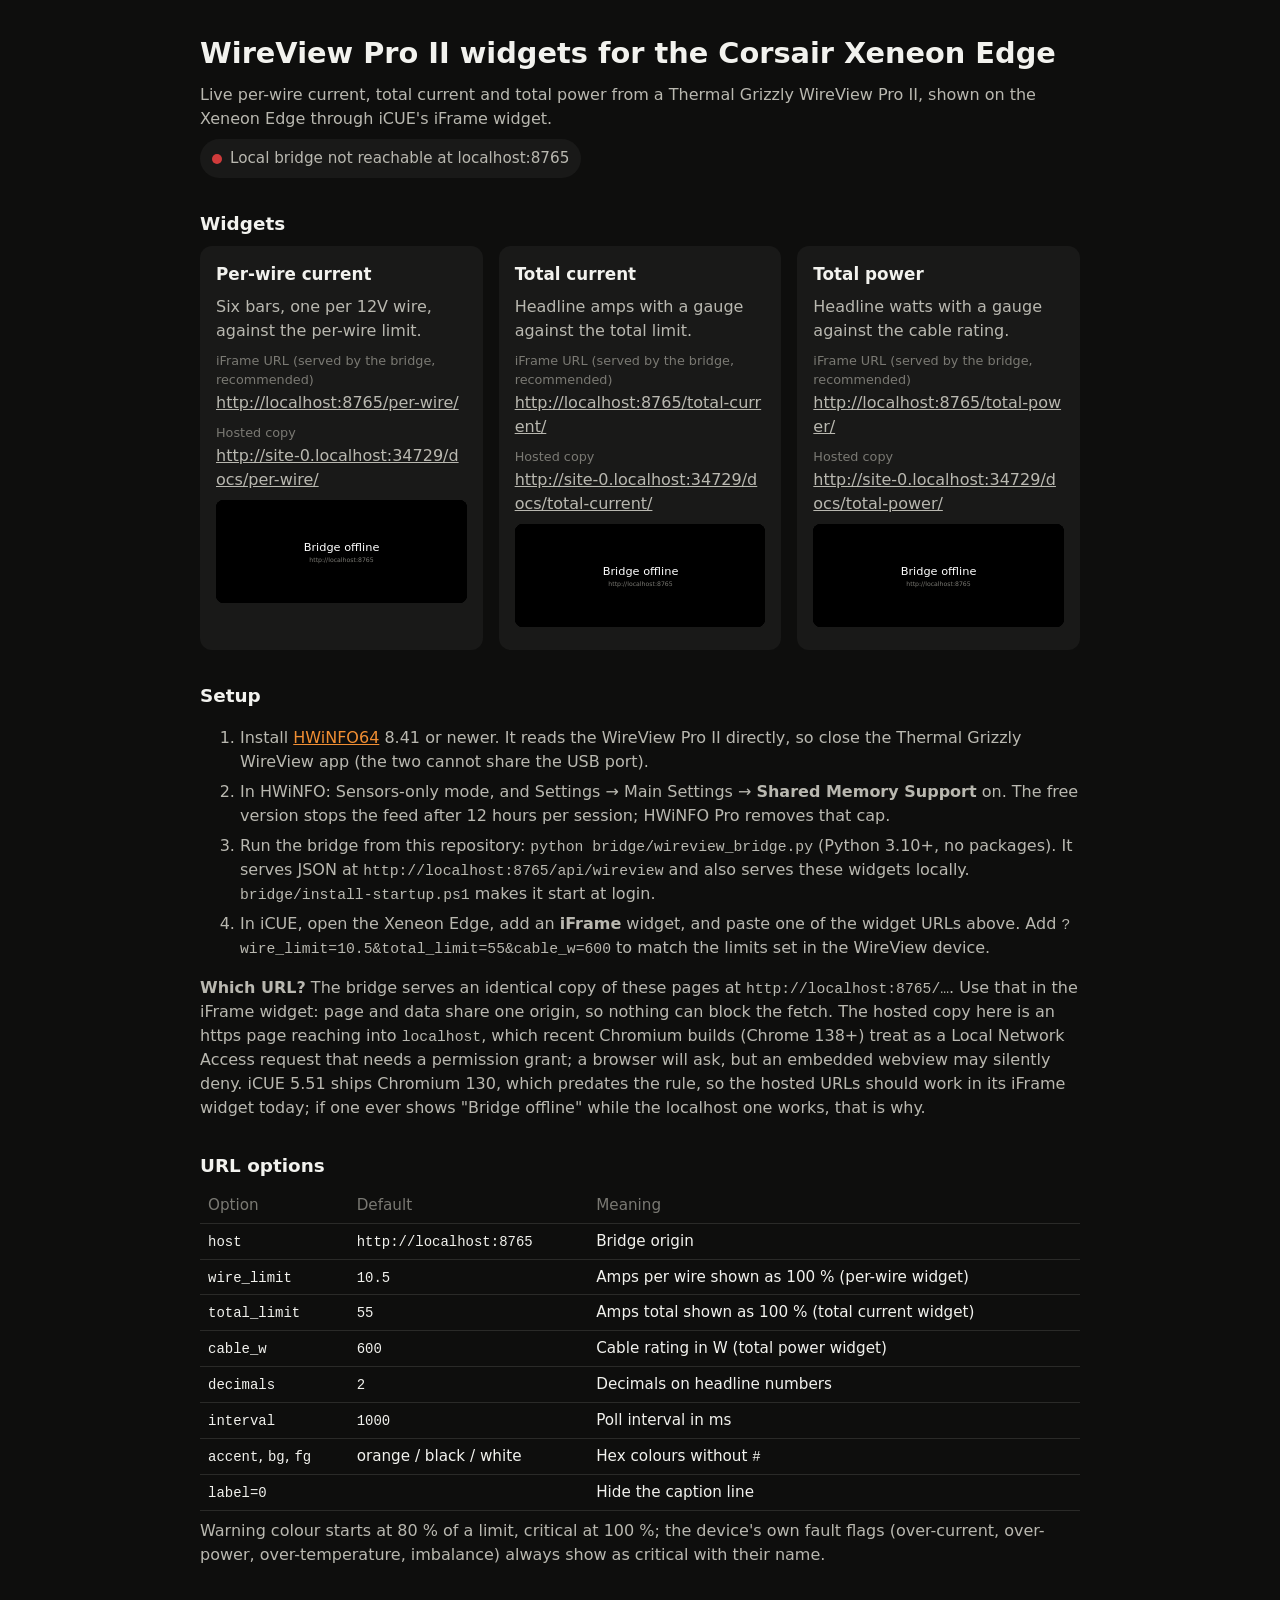
==== docs/index.html @ 9a4184dc "Docs: recommend the bridge-served iFrame URL Chromium 138+ treats an https page fetching localhost a" ====
<!DOCTYPE html>
<html lang="en">
<head>
<meta charset="UTF-8">
<meta name="viewport" content="width=device-width, initial-scale=1.0">
<title>WireView Xeneon Edge Widgets</title>
<style>
  :root { color-scheme: dark; --bg: #0e0e0d; --ink: #f2f2ee; --ink-2: #b9b8b0; --ink-3: #7a7973; --accent: #f08e33; --card: #191918; --good: #0ca30c; --crit: #d03b3b; }
  * { box-sizing: border-box; }
  body { margin: 0; background: var(--bg); color: var(--ink); font-family: "Segoe UI", system-ui, sans-serif; line-height: 1.5; padding: 32px 16px 64px; }
  main { max-width: 880px; margin: 0 auto; }
  h1 { font-size: 1.8rem; margin: 0 0 4px; }
  h2 { font-size: 1.15rem; margin: 32px 0 8px; }
  p { margin: 8px 0; color: var(--ink-2); }
  a { color: var(--accent); }
  code, pre { font-family: Consolas, "Cascadia Mono", monospace; font-size: 0.92em; }
  pre { background: var(--card); padding: 12px; border-radius: 8px; overflow-x: auto; }
  .status { display: inline-flex; align-items: center; gap: 8px; background: var(--card); padding: 8px 12px; border-radius: 999px; font-size: 0.95rem; }
  .status .dot { width: 10px; height: 10px; border-radius: 50%; background: var(--ink-3); }
  .status.ok .dot { background: var(--good); } .status.bad .dot { background: var(--crit); }
  .grid { display: grid; grid-template-columns: repeat(auto-fit, minmax(240px, 1fr)); gap: 16px; }
  .card { background: var(--card); border-radius: 12px; padding: 16px; }
  .card h3 { margin: 0 0 6px; font-size: 1.05rem; }
  .card .url { display: block; word-break: break-all; color: var(--ink-2); margin: 2px 0 8px; }
  .card .lbl { display: block; font-size: 0.8rem; color: var(--ink-3); margin-top: 6px; }
  .card iframe { width: 100%; aspect-ratio: 840 / 344; border: 0; border-radius: 8px; background: #000; }
  ol li { margin: 6px 0; color: var(--ink-2); }
  table { border-collapse: collapse; width: 100%; font-size: 0.95rem; }
  td, th { text-align: left; padding: 6px 8px; border-bottom: 1px solid #2a2a28; vertical-align: top; }
  th { color: var(--ink-3); font-weight: 500; }
</style>
</head>
<body>
<main>
  <h1>WireView Pro II widgets for the Corsair Xeneon Edge</h1>
  <p>Live per-wire current, total current and total power from a Thermal Grizzly WireView Pro II, shown on the Xeneon Edge through iCUE's iFrame widget.</p>
  <p><span class="status" id="bridge"><span class="dot"></span><span id="bridge-text">Checking local bridge…</span></span></p>

  <h2>Widgets</h2>
  <div class="grid" id="cards"></div>

  <h2>Setup</h2>
  <ol>
    <li>Install <a href="https://www.hwinfo.com/download/">HWiNFO64</a> 8.41 or newer. It reads the WireView Pro II directly, so close the Thermal Grizzly WireView app (the two cannot share the USB port).</li>
    <li>In HWiNFO: Sensors-only mode, and Settings → Main Settings → <b>Shared Memory Support</b> on. The free version stops the feed after 12 hours per session; HWiNFO Pro removes that cap.</li>
    <li>Run the bridge from this repository: <code>python bridge/wireview_bridge.py</code> (Python 3.10+, no packages). It serves JSON at <code>http://localhost:8765/api/wireview</code> and also serves these widgets locally. <code>bridge/install-startup.ps1</code> makes it start at login.</li>
    <li>In iCUE, open the Xeneon Edge, add an <b>iFrame</b> widget, and paste one of the widget URLs above. Add <code>?wire_limit=10.5&amp;total_limit=55&amp;cable_w=600</code> to match the limits set in the WireView device.</li>
  </ol>
  <p><b>Which URL?</b> The bridge serves an identical copy of these pages at <code>http://localhost:8765/…</code>. Use that in the iFrame widget: page and data share one origin, so nothing can block the fetch. The hosted copy here is an https page reaching into <code>localhost</code>, which recent Chromium builds (Chrome 138+) treat as a Local Network Access request that needs a permission grant; a browser will ask, but an embedded webview may silently deny. iCUE 5.51 ships Chromium 130, which predates the rule, so the hosted URLs should work in its iFrame widget today; if one ever shows "Bridge offline" while the localhost one works, that is why.</p>

  <h2>URL options</h2>
  <table>
    <tr><th>Option</th><th>Default</th><th>Meaning</th></tr>
    <tr><td><code>host</code></td><td><code>http://localhost:8765</code></td><td>Bridge origin</td></tr>
    <tr><td><code>wire_limit</code></td><td><code>10.5</code></td><td>Amps per wire shown as 100 % (per-wire widget)</td></tr>
    <tr><td><code>total_limit</code></td><td><code>55</code></td><td>Amps total shown as 100 % (total current widget)</td></tr>
    <tr><td><code>cable_w</code></td><td><code>600</code></td><td>Cable rating in W (total power widget)</td></tr>
    <tr><td><code>decimals</code></td><td><code>2</code></td><td>Decimals on headline numbers</td></tr>
    <tr><td><code>interval</code></td><td><code>1000</code></td><td>Poll interval in ms</td></tr>
    <tr><td><code>accent</code>, <code>bg</code>, <code>fg</code></td><td>orange / black / white</td><td>Hex colours without <code>#</code></td></tr>
    <tr><td><code>label=0</code></td><td></td><td>Hide the caption line</td></tr>
  </table>
  <p>Warning colour starts at 80 % of a limit, critical at 100 %; the device's own fault flags (over-current, over-power, over-temperature, imbalance) always show as critical with their name.</p>
</main>
<script>
(function () {
  const base = location.href.replace(/[^/]*$/, '');
  const widgets = [
    ['per-wire', 'Per-wire current', 'Six bars, one per 12V wire, against the per-wire limit.'],
    ['total-current', 'Total current', 'Headline amps with a gauge against the total limit.'],
    ['total-power', 'Total power', 'Headline watts with a gauge against the cable rating.'],
  ];
  const cards = document.getElementById('cards');
  const local = 'http://localhost:8765/';
  widgets.forEach(([slug, title, desc]) => {
    const url = base + slug + '/';
    const card = document.createElement('div');
    card.className = 'card';
    card.innerHTML = '<h3>' + title + '</h3><p>' + desc + '</p>' +
      '<span class="lbl">iFrame URL (served by the bridge, recommended)</span><a class="url" href="' + local + slug + '/">' + local + slug + '/</a>' +
      '<span class="lbl">Hosted copy</span><a class="url" href="' + url + '">' + url + '</a>' +
      '<iframe src="' + slug + '/" title="' + title + ' preview" loading="lazy"></iframe>';
    cards.appendChild(card);
  });
  const st = document.getElementById('bridge'), txt = document.getElementById('bridge-text');
  fetch('http://localhost:8765/api/wireview', { cache: 'no-store' }).then(r => r.json()).then(d => {
    if (d.ok) { st.className = 'status ok'; txt.textContent = 'Bridge online · ' + d.total_current.toFixed(2) + ' A · ' + d.total_power.toFixed(0) + ' W'; }
    else { st.className = 'status bad'; txt.textContent = 'Bridge online but no data: ' + (d.error || 'unknown'); }
  }).catch(() => { st.className = 'status bad'; txt.textContent = 'Local bridge not reachable at localhost:8765'; });
})();
</script>
</body>
</html>
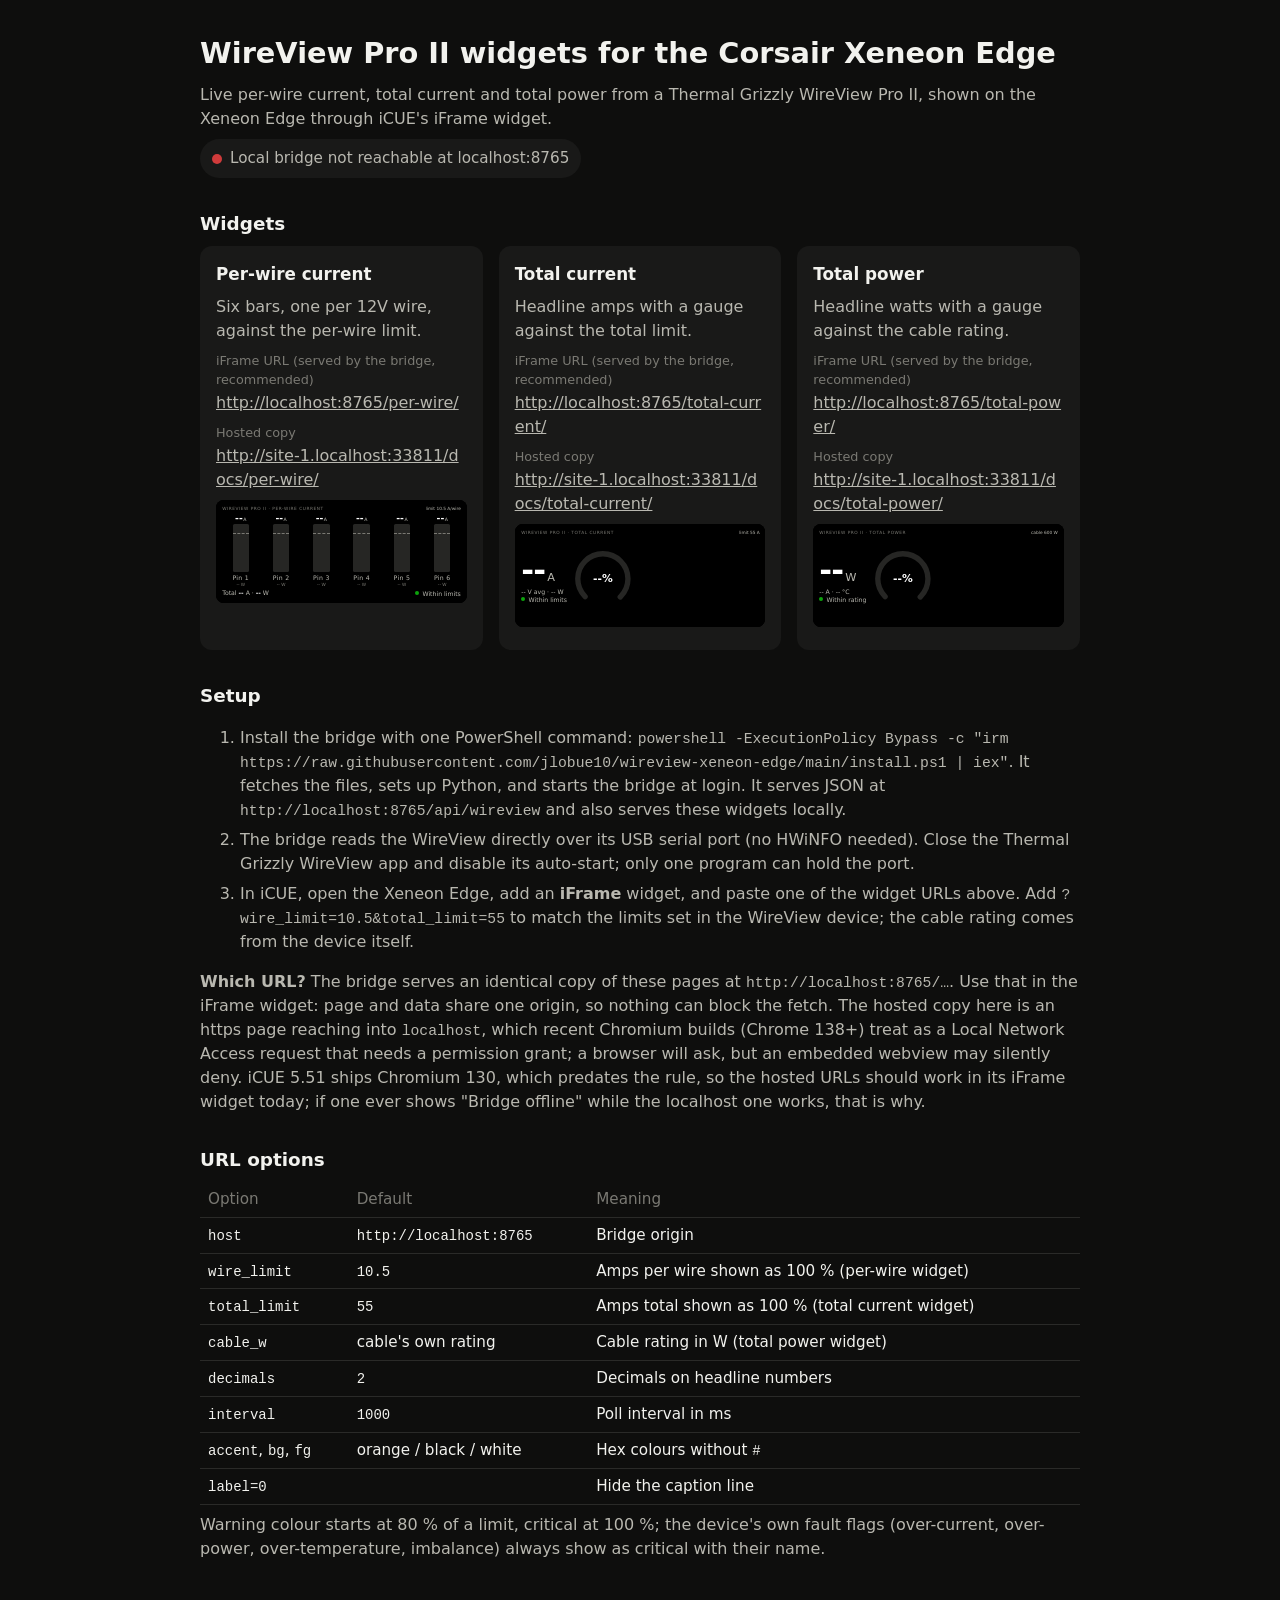
==== commit d163b278: "Read the WireView directly over USB serial; one-command installer Drop the HWiNFO requirement: bridg" ====
--- a/docs/index.html
+++ b/docs/index.html
@@ -41,10 +41,9 @@
 
   <h2>Setup</h2>
   <ol>
-    <li>Install <a href="https://www.hwinfo.com/download/">HWiNFO64</a> 8.41 or newer. It reads the WireView Pro II directly, so close the Thermal Grizzly WireView app (the two cannot share the USB port).</li>
-    <li>In HWiNFO: Sensors-only mode, and Settings → Main Settings → <b>Shared Memory Support</b> on. The free version stops the feed after 12 hours per session; HWiNFO Pro removes that cap.</li>
-    <li>Run the bridge from this repository: <code>python bridge/wireview_bridge.py</code> (Python 3.10+, no packages). It serves JSON at <code>http://localhost:8765/api/wireview</code> and also serves these widgets locally. <code>bridge/install-startup.ps1</code> makes it start at login.</li>
-    <li>In iCUE, open the Xeneon Edge, add an <b>iFrame</b> widget, and paste one of the widget URLs above. Add <code>?wire_limit=10.5&amp;total_limit=55&amp;cable_w=600</code> to match the limits set in the WireView device.</li>
+    <li>Install the bridge with one PowerShell command: <code>powershell -ExecutionPolicy Bypass -c "irm https://raw.githubusercontent.com/jlobue10/wireview-xeneon-edge/main/install.ps1 | iex"</code>. It fetches the files, sets up Python, and starts the bridge at login. It serves JSON at <code>http://localhost:8765/api/wireview</code> and also serves these widgets locally.</li>
+    <li>The bridge reads the WireView directly over its USB serial port (no HWiNFO needed). Close the Thermal Grizzly WireView app and disable its auto-start; only one program can hold the port.</li>
+    <li>In iCUE, open the Xeneon Edge, add an <b>iFrame</b> widget, and paste one of the widget URLs above. Add <code>?wire_limit=10.5&amp;total_limit=55</code> to match the limits set in the WireView device; the cable rating comes from the device itself.</li>
   </ol>
   <p><b>Which URL?</b> The bridge serves an identical copy of these pages at <code>http://localhost:8765/…</code>. Use that in the iFrame widget: page and data share one origin, so nothing can block the fetch. The hosted copy here is an https page reaching into <code>localhost</code>, which recent Chromium builds (Chrome 138+) treat as a Local Network Access request that needs a permission grant; a browser will ask, but an embedded webview may silently deny. iCUE 5.51 ships Chromium 130, which predates the rule, so the hosted URLs should work in its iFrame widget today; if one ever shows "Bridge offline" while the localhost one works, that is why.</p>
 
@@ -54,7 +53,7 @@
     <tr><td><code>host</code></td><td><code>http://localhost:8765</code></td><td>Bridge origin</td></tr>
     <tr><td><code>wire_limit</code></td><td><code>10.5</code></td><td>Amps per wire shown as 100 % (per-wire widget)</td></tr>
     <tr><td><code>total_limit</code></td><td><code>55</code></td><td>Amps total shown as 100 % (total current widget)</td></tr>
-    <tr><td><code>cable_w</code></td><td><code>600</code></td><td>Cable rating in W (total power widget)</td></tr>
+    <tr><td><code>cable_w</code></td><td>cable's own rating</td><td>Cable rating in W (total power widget)</td></tr>
     <tr><td><code>decimals</code></td><td><code>2</code></td><td>Decimals on headline numbers</td></tr>
     <tr><td><code>interval</code></td><td><code>1000</code></td><td>Poll interval in ms</td></tr>
     <tr><td><code>accent</code>, <code>bg</code>, <code>fg</code></td><td>orange / black / white</td><td>Hex colours without <code>#</code></td></tr>
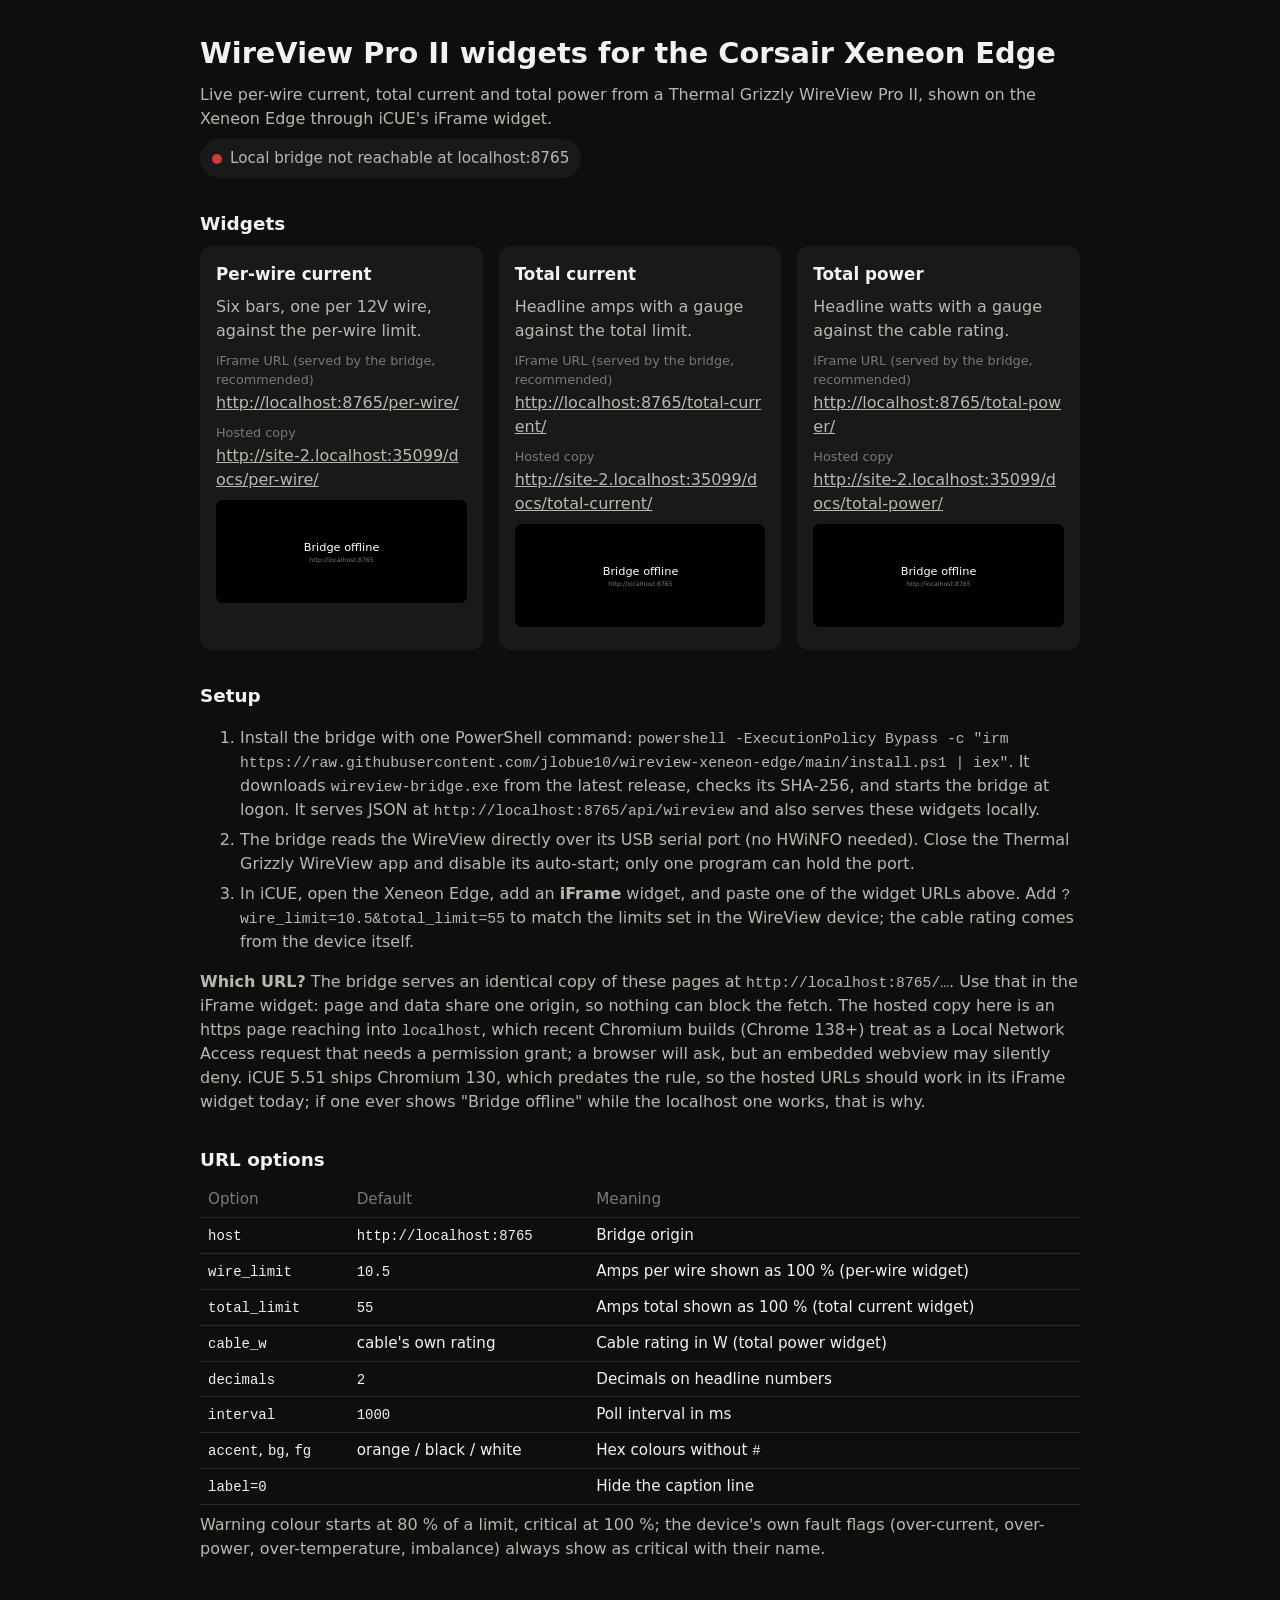
==== commit bd496c5b: "Docs: describe the Rust executable, warn about unsigned-binary flags The GitHub Pages copy and the w" ====
--- a/docs/index.html
+++ b/docs/index.html
@@ -41,7 +41,7 @@
 
   <h2>Setup</h2>
   <ol>
-    <li>Install the bridge with one PowerShell command: <code>powershell -ExecutionPolicy Bypass -c "irm https://raw.githubusercontent.com/jlobue10/wireview-xeneon-edge/main/install.ps1 | iex"</code>. It fetches the files, sets up Python, and starts the bridge at login. It serves JSON at <code>http://localhost:8765/api/wireview</code> and also serves these widgets locally.</li>
+    <li>Install the bridge with one PowerShell command: <code>powershell -ExecutionPolicy Bypass -c "irm https://raw.githubusercontent.com/jlobue10/wireview-xeneon-edge/main/install.ps1 | iex"</code>. It downloads <code>wireview-bridge.exe</code> from the latest release, checks its SHA-256, and starts the bridge at logon. It serves JSON at <code>http://localhost:8765/api/wireview</code> and also serves these widgets locally.</li>
     <li>The bridge reads the WireView directly over its USB serial port (no HWiNFO needed). Close the Thermal Grizzly WireView app and disable its auto-start; only one program can hold the port.</li>
     <li>In iCUE, open the Xeneon Edge, add an <b>iFrame</b> widget, and paste one of the widget URLs above. Add <code>?wire_limit=10.5&amp;total_limit=55</code> to match the limits set in the WireView device; the cable rating comes from the device itself.</li>
   </ol>
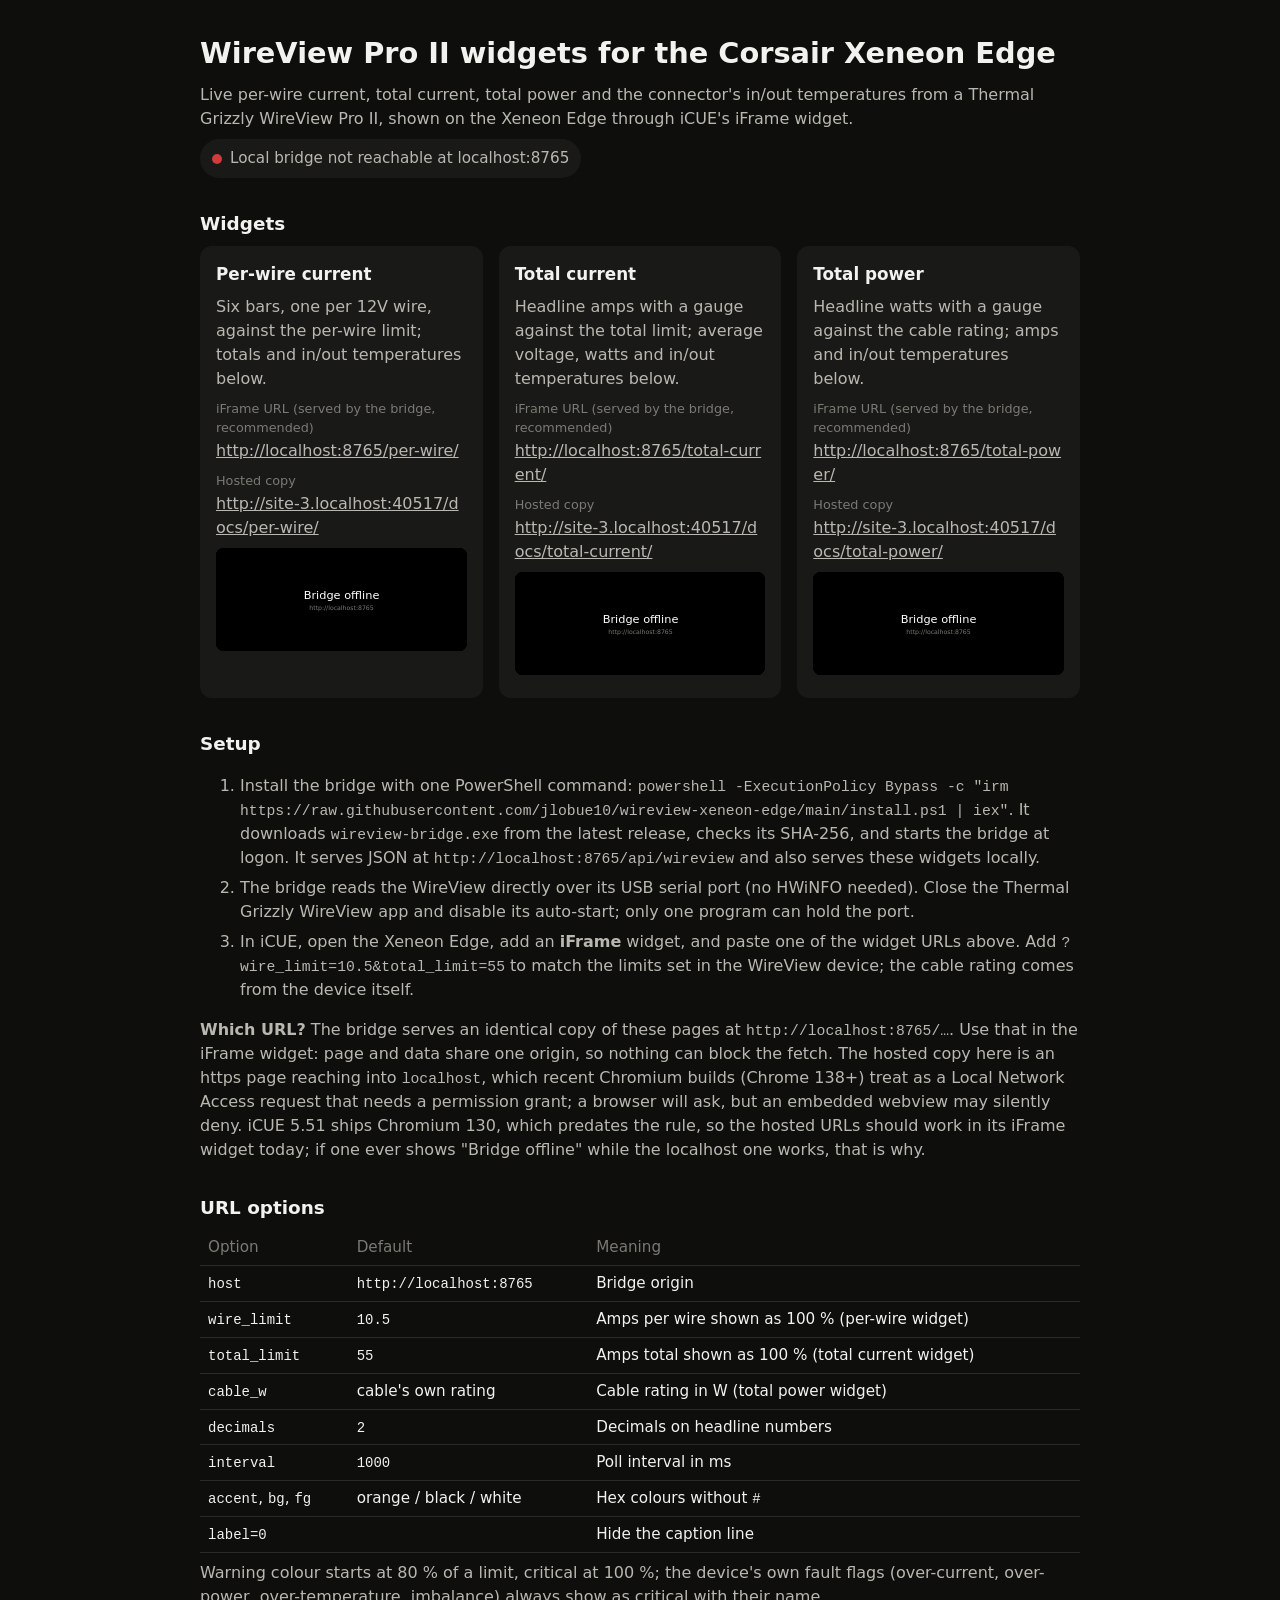
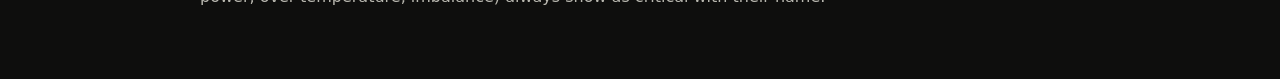
==== commit e411e32b: "Show the connector's in and out temperatures on every widget The bridge has always served temp_in an" ====
--- a/docs/index.html
+++ b/docs/index.html
@@ -33,7 +33,7 @@
 <body>
 <main>
   <h1>WireView Pro II widgets for the Corsair Xeneon Edge</h1>
-  <p>Live per-wire current, total current and total power from a Thermal Grizzly WireView Pro II, shown on the Xeneon Edge through iCUE's iFrame widget.</p>
+  <p>Live per-wire current, total current, total power and the connector's in/out temperatures from a Thermal Grizzly WireView Pro II, shown on the Xeneon Edge through iCUE's iFrame widget.</p>
   <p><span class="status" id="bridge"><span class="dot"></span><span id="bridge-text">Checking local bridge…</span></span></p>
 
   <h2>Widgets</h2>
@@ -65,9 +65,9 @@
 (function () {
   const base = location.href.replace(/[^/]*$/, '');
   const widgets = [
-    ['per-wire', 'Per-wire current', 'Six bars, one per 12V wire, against the per-wire limit.'],
-    ['total-current', 'Total current', 'Headline amps with a gauge against the total limit.'],
-    ['total-power', 'Total power', 'Headline watts with a gauge against the cable rating.'],
+    ['per-wire', 'Per-wire current', 'Six bars, one per 12V wire, against the per-wire limit; totals and in/out temperatures below.'],
+    ['total-current', 'Total current', 'Headline amps with a gauge against the total limit; average voltage, watts and in/out temperatures below.'],
+    ['total-power', 'Total power', 'Headline watts with a gauge against the cable rating; amps and in/out temperatures below.'],
   ];
   const cards = document.getElementById('cards');
   const local = 'http://localhost:8765/';
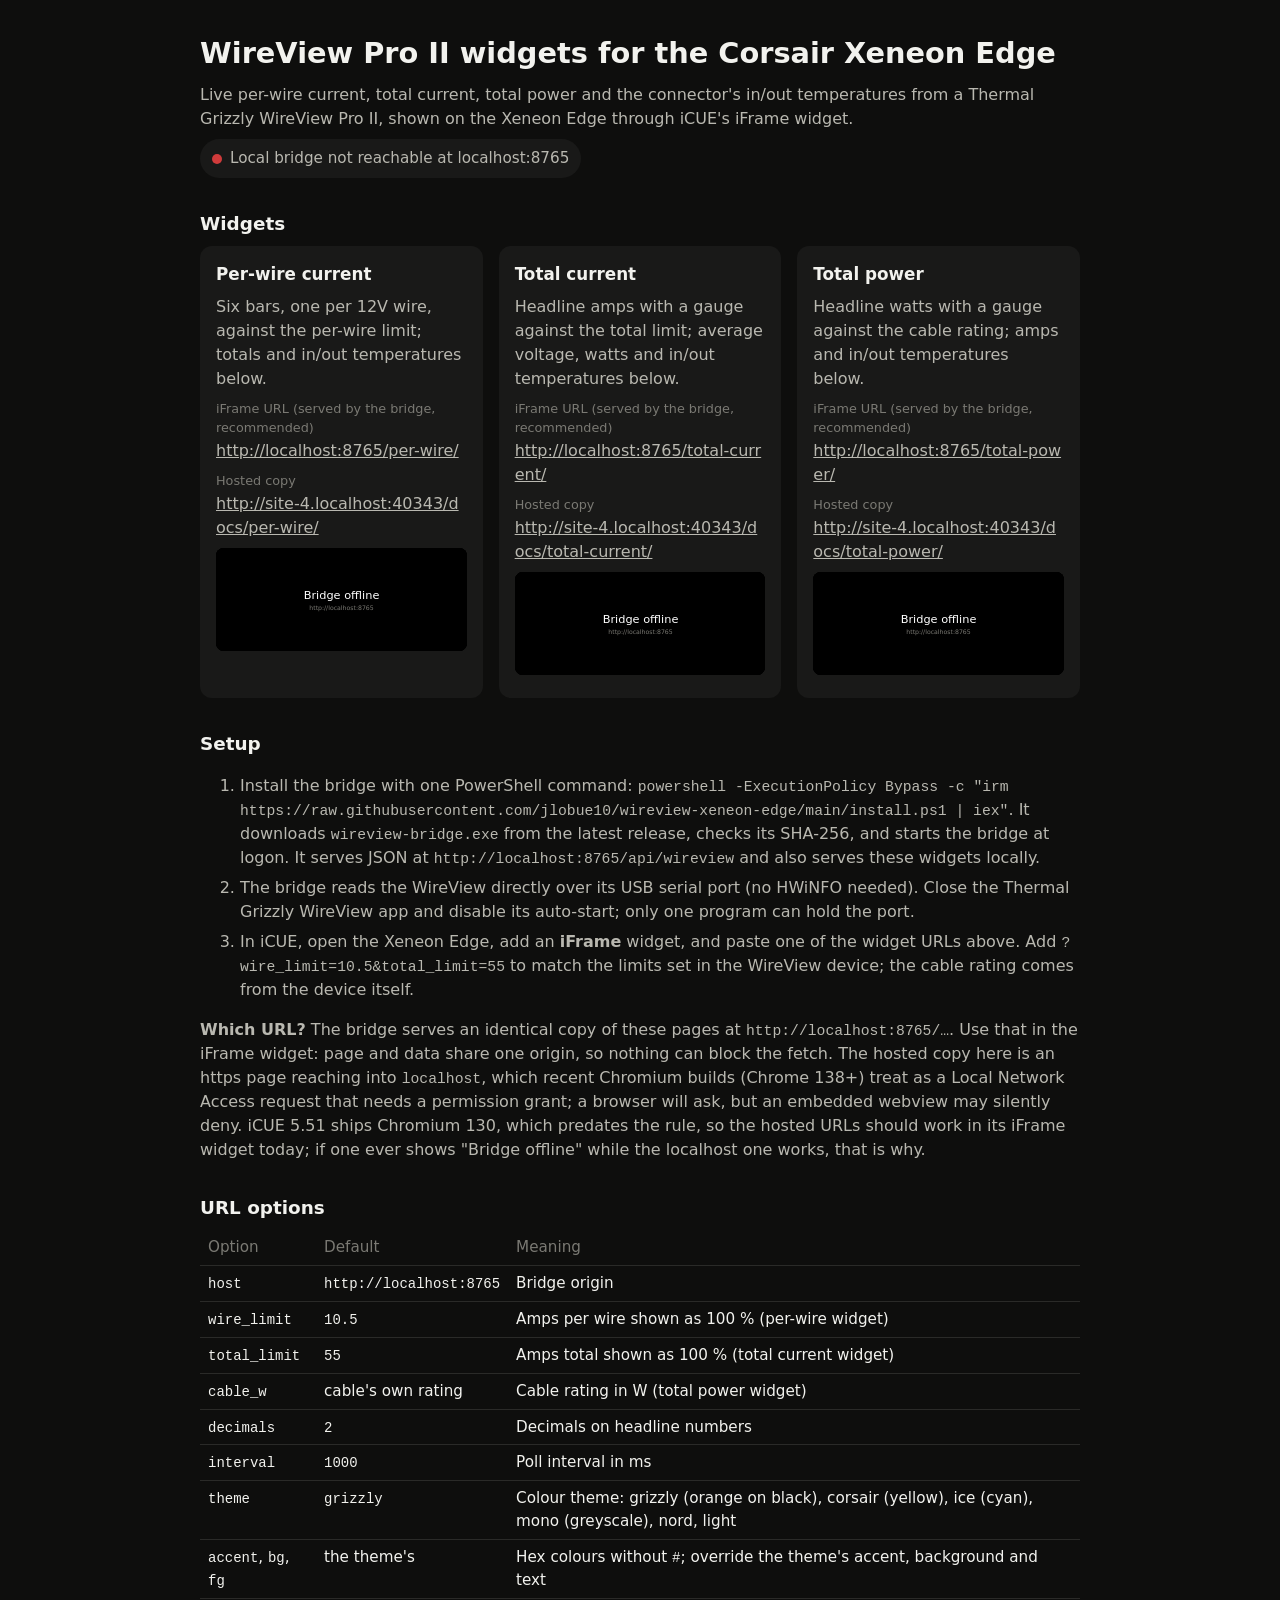
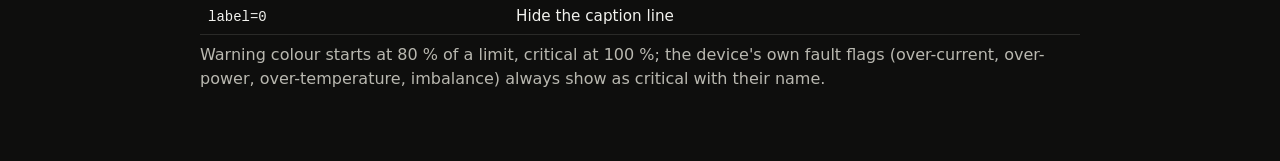
==== commit 580f179b: "Optional colour themes for the widgets: ?theme=grizzly|corsair|ice|mono|nord|light The widget pages " ====
--- a/docs/index.html
+++ b/docs/index.html
@@ -56,7 +56,8 @@
     <tr><td><code>cable_w</code></td><td>cable's own rating</td><td>Cable rating in W (total power widget)</td></tr>
     <tr><td><code>decimals</code></td><td><code>2</code></td><td>Decimals on headline numbers</td></tr>
     <tr><td><code>interval</code></td><td><code>1000</code></td><td>Poll interval in ms</td></tr>
-    <tr><td><code>accent</code>, <code>bg</code>, <code>fg</code></td><td>orange / black / white</td><td>Hex colours without <code>#</code></td></tr>
+    <tr><td><code>theme</code></td><td><code>grizzly</code></td><td>Colour theme: grizzly (orange on black), corsair (yellow), ice (cyan), mono (greyscale), nord, light</td></tr>
+    <tr><td><code>accent</code>, <code>bg</code>, <code>fg</code></td><td>the theme's</td><td>Hex colours without <code>#</code>; override the theme's accent, background and text</td></tr>
     <tr><td><code>label=0</code></td><td></td><td>Hide the caption line</td></tr>
   </table>
   <p>Warning colour starts at 80 % of a limit, critical at 100 %; the device's own fault flags (over-current, over-power, over-temperature, imbalance) always show as critical with their name.</p>
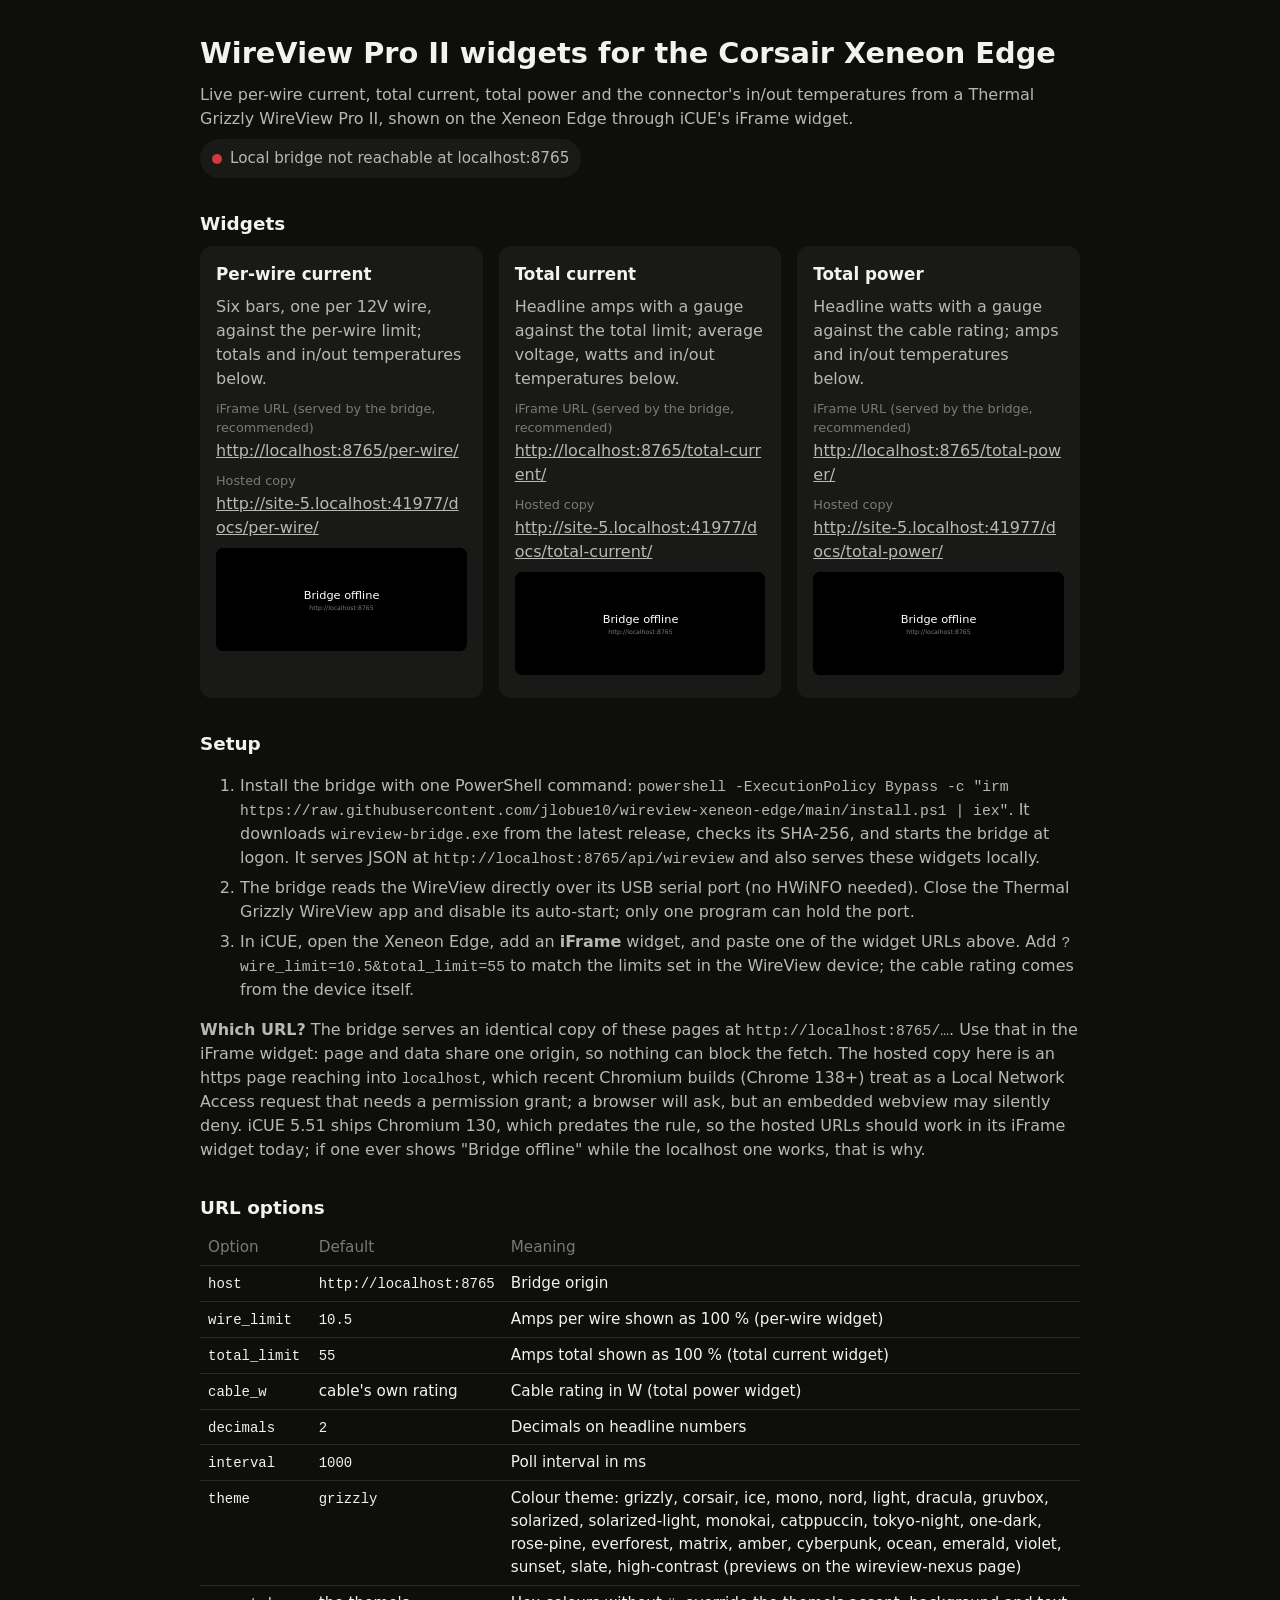
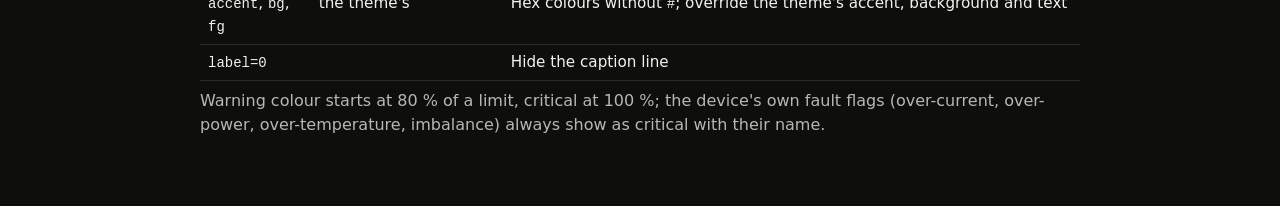
==== commit 4cfc5906: "Nineteen more widget themes (25 in all) dracula, gruvbox, solarized, solarized-light, monokai, catpp" ====
--- a/docs/index.html
+++ b/docs/index.html
@@ -56,7 +56,7 @@
     <tr><td><code>cable_w</code></td><td>cable's own rating</td><td>Cable rating in W (total power widget)</td></tr>
     <tr><td><code>decimals</code></td><td><code>2</code></td><td>Decimals on headline numbers</td></tr>
     <tr><td><code>interval</code></td><td><code>1000</code></td><td>Poll interval in ms</td></tr>
-    <tr><td><code>theme</code></td><td><code>grizzly</code></td><td>Colour theme: grizzly (orange on black), corsair (yellow), ice (cyan), mono (greyscale), nord, light</td></tr>
+    <tr><td><code>theme</code></td><td><code>grizzly</code></td><td>Colour theme: grizzly, corsair, ice, mono, nord, light, dracula, gruvbox, solarized, solarized-light, monokai, catppuccin, tokyo-night, one-dark, rose-pine, everforest, matrix, amber, cyberpunk, ocean, emerald, violet, sunset, slate, high-contrast (previews on the wireview-nexus page)</td></tr>
     <tr><td><code>accent</code>, <code>bg</code>, <code>fg</code></td><td>the theme's</td><td>Hex colours without <code>#</code>; override the theme's accent, background and text</td></tr>
     <tr><td><code>label=0</code></td><td></td><td>Hide the caption line</td></tr>
   </table>
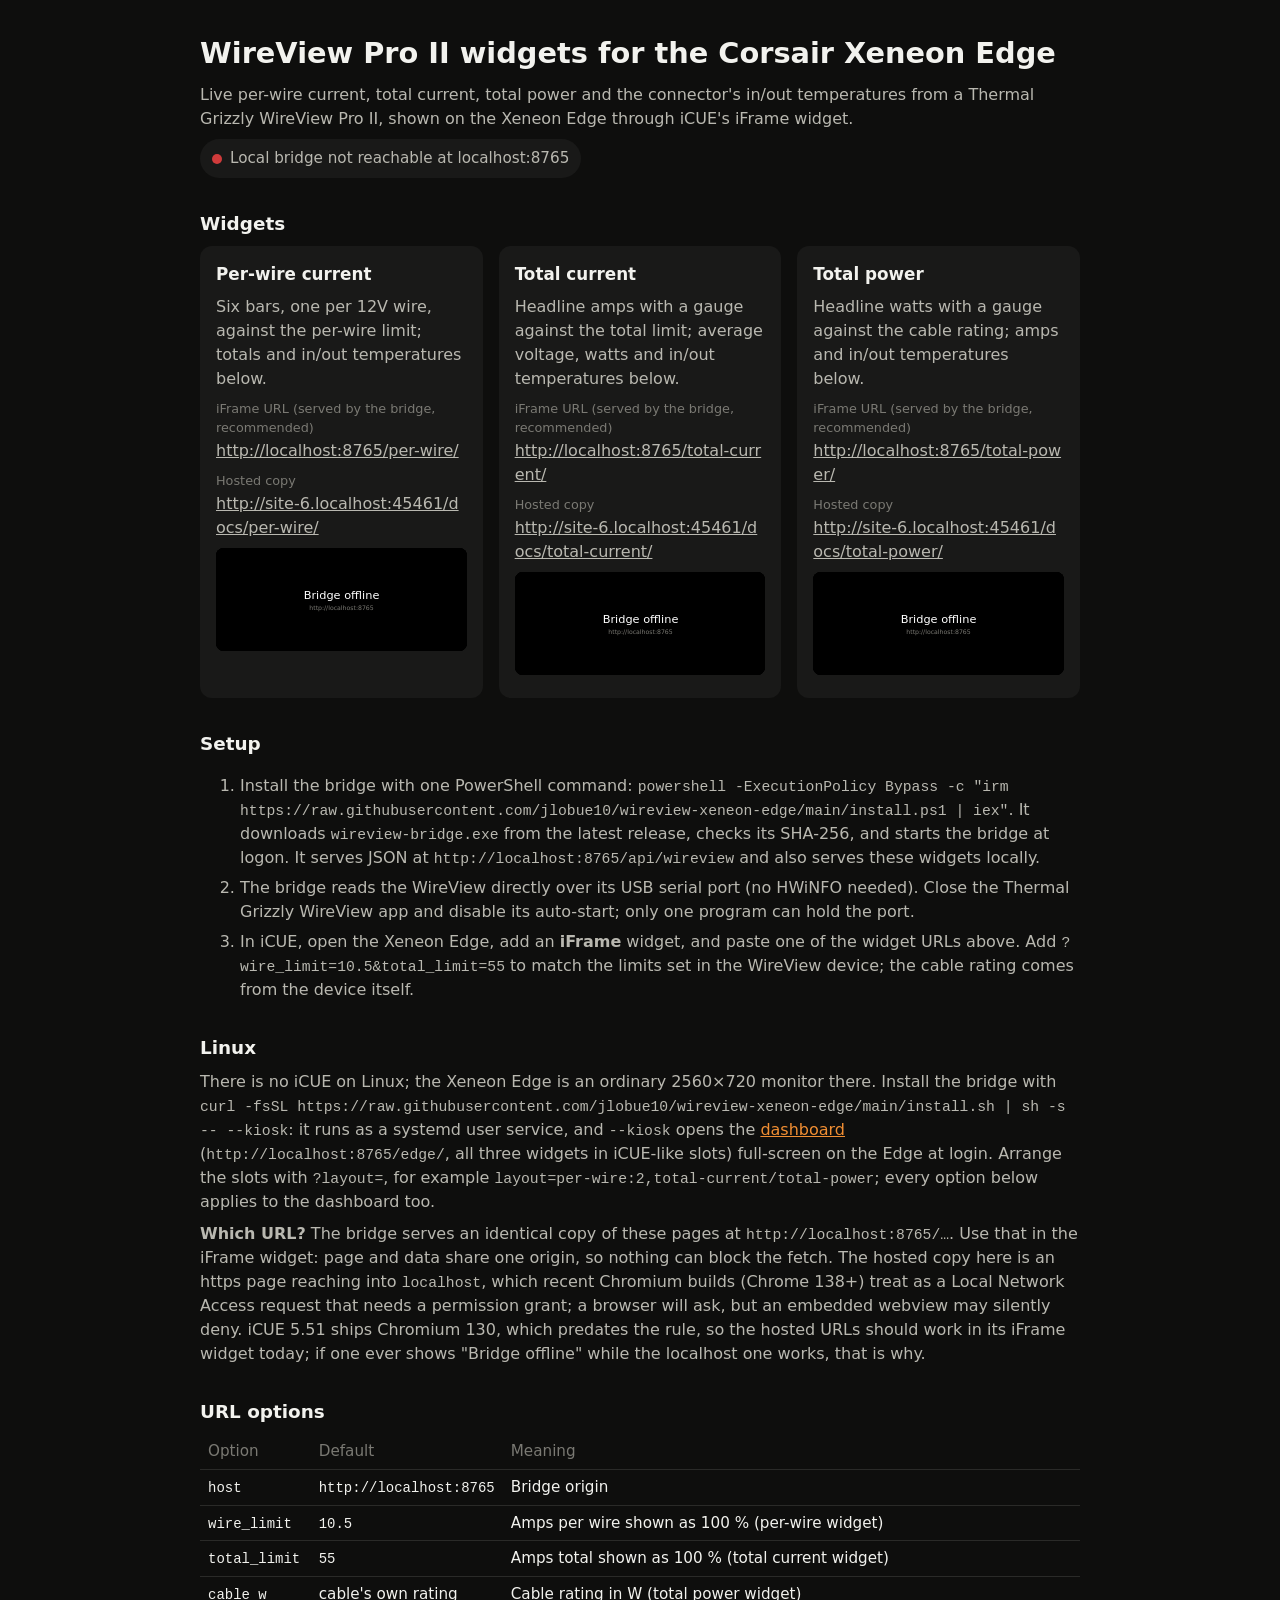
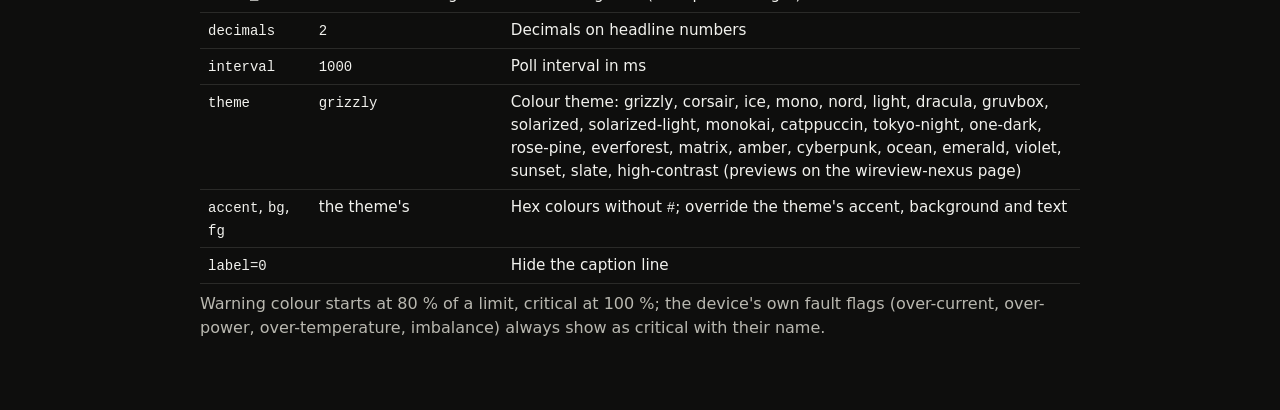
==== commit d65cf43a: "Add Linux support: installer, Edge dashboard, static release binary - install.sh: downloads the rele" ====
--- a/docs/index.html
+++ b/docs/index.html
@@ -45,6 +45,9 @@
     <li>The bridge reads the WireView directly over its USB serial port (no HWiNFO needed). Close the Thermal Grizzly WireView app and disable its auto-start; only one program can hold the port.</li>
     <li>In iCUE, open the Xeneon Edge, add an <b>iFrame</b> widget, and paste one of the widget URLs above. Add <code>?wire_limit=10.5&amp;total_limit=55</code> to match the limits set in the WireView device; the cable rating comes from the device itself.</li>
   </ol>
+  <h2>Linux</h2>
+  <p>There is no iCUE on Linux; the Xeneon Edge is an ordinary 2560×720 monitor there. Install the bridge with <code>curl -fsSL https://raw.githubusercontent.com/jlobue10/wireview-xeneon-edge/main/install.sh | sh -s -- --kiosk</code>: it runs as a systemd user service, and <code>--kiosk</code> opens the <a href="edge/">dashboard</a> (<code>http://localhost:8765/edge/</code>, all three widgets in iCUE-like slots) full-screen on the Edge at login. Arrange the slots with <code>?layout=</code>, for example <code>layout=per-wire:2,total-current/total-power</code>; every option below applies to the dashboard too.</p>
+
   <p><b>Which URL?</b> The bridge serves an identical copy of these pages at <code>http://localhost:8765/…</code>. Use that in the iFrame widget: page and data share one origin, so nothing can block the fetch. The hosted copy here is an https page reaching into <code>localhost</code>, which recent Chromium builds (Chrome 138+) treat as a Local Network Access request that needs a permission grant; a browser will ask, but an embedded webview may silently deny. iCUE 5.51 ships Chromium 130, which predates the rule, so the hosted URLs should work in its iFrame widget today; if one ever shows "Bridge offline" while the localhost one works, that is why.</p>
 
   <h2>URL options</h2>
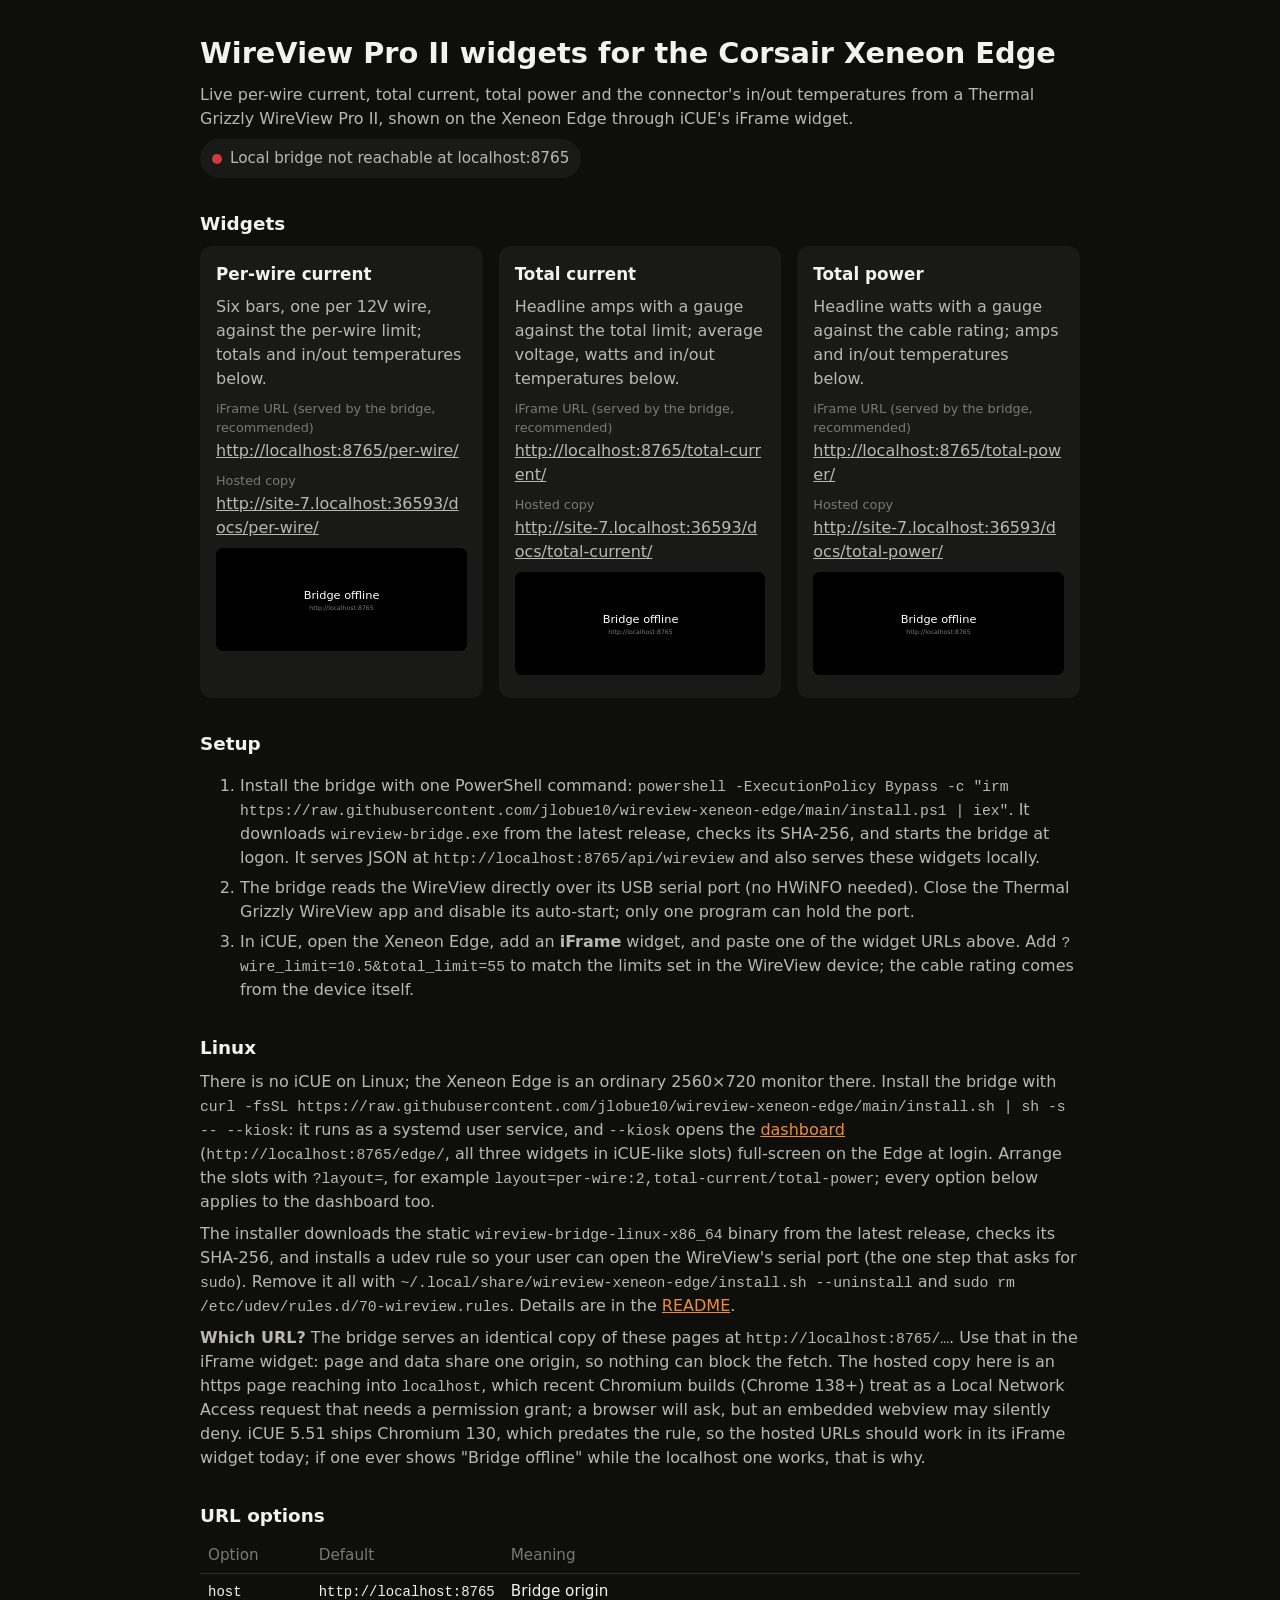
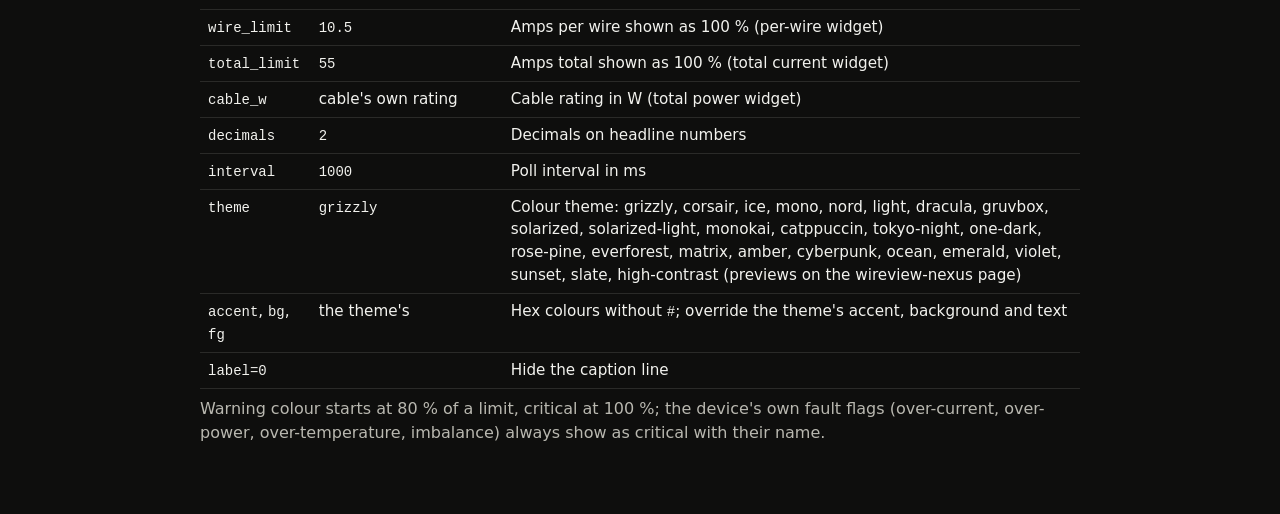
==== commit bd2a205c: "Project page: say what the Linux installer does and how to uninstall Co-Authored-By: Claude Fable 5." ====
--- a/docs/index.html
+++ b/docs/index.html
@@ -47,6 +47,7 @@
   </ol>
   <h2>Linux</h2>
   <p>There is no iCUE on Linux; the Xeneon Edge is an ordinary 2560×720 monitor there. Install the bridge with <code>curl -fsSL https://raw.githubusercontent.com/jlobue10/wireview-xeneon-edge/main/install.sh | sh -s -- --kiosk</code>: it runs as a systemd user service, and <code>--kiosk</code> opens the <a href="edge/">dashboard</a> (<code>http://localhost:8765/edge/</code>, all three widgets in iCUE-like slots) full-screen on the Edge at login. Arrange the slots with <code>?layout=</code>, for example <code>layout=per-wire:2,total-current/total-power</code>; every option below applies to the dashboard too.</p>
+  <p>The installer downloads the static <code>wireview-bridge-linux-x86_64</code> binary from the latest release, checks its SHA-256, and installs a udev rule so your user can open the WireView's serial port (the one step that asks for <code>sudo</code>). Remove it all with <code>~/.local/share/wireview-xeneon-edge/install.sh --uninstall</code> and <code>sudo rm /etc/udev/rules.d/70-wireview.rules</code>. Details are in the <a href="https://github.com/jlobue10/wireview-xeneon-edge#linux">README</a>.</p>
 
   <p><b>Which URL?</b> The bridge serves an identical copy of these pages at <code>http://localhost:8765/…</code>. Use that in the iFrame widget: page and data share one origin, so nothing can block the fetch. The hosted copy here is an https page reaching into <code>localhost</code>, which recent Chromium builds (Chrome 138+) treat as a Local Network Access request that needs a permission grant; a browser will ask, but an embedded webview may silently deny. iCUE 5.51 ships Chromium 130, which predates the rule, so the hosted URLs should work in its iFrame widget today; if one ever shows "Bridge offline" while the localhost one works, that is why.</p>
 
